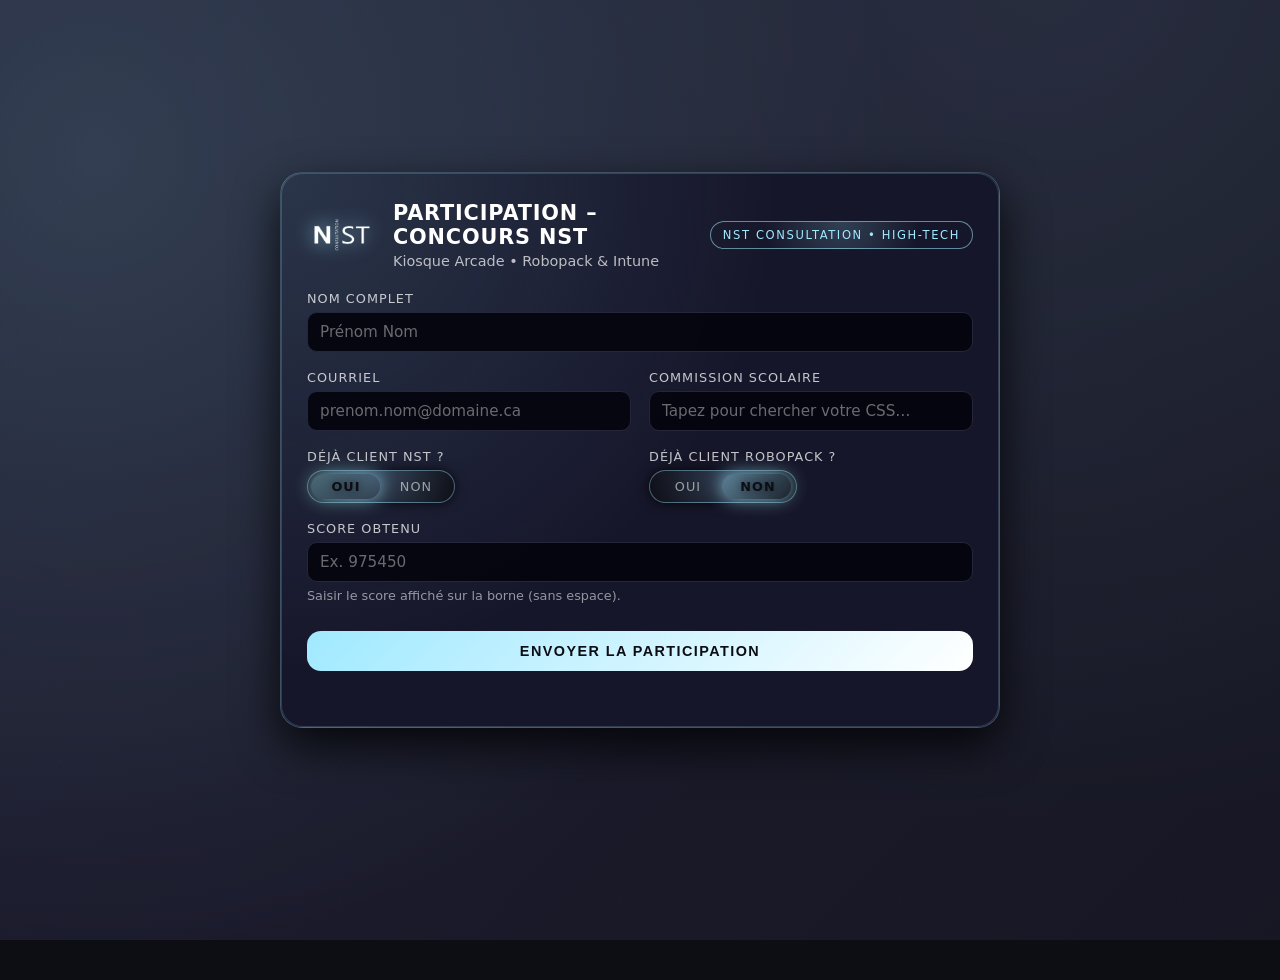
==== index.html @ 3456382d "Fix logo path: move logo to root and update index.html" ====
<!DOCTYPE html>
<html lang="fr">
<head>
  <meta charset="UTF-8" />
  <title>NST Consultation – Formulaire Concours</title>
  <meta name="viewport" content="width=device-width, initial-scale=1.0" />
  <link rel="stylesheet" href="style.css" />
</head>
<body>
  <div class="form-shell">
    <div class="form-header">
      <div class="logo-wrapper">
        <img src="logo-nst.png" alt="NST Consultation" class="logo-nst" />
      </div>
      <div class="form-title-group">
        <h1>Participation – Concours NST</h1>
        <p>Kiosque Arcade • Robopack &amp; Intune</p>
      </div>
      <div class="badge-nst">NST Consultation • High-Tech</div>
    </div>

    <form id="nst-form">
      <div class="form-field">
        <label for="fullName">Nom complet</label>
        <div class="input-shell">
          <input type="text" id="fullName" name="NomComplet" placeholder="Prénom Nom" required />
        </div>
      </div>

      <div class="field-row-2">
        <div class="form-field">
          <label for="email">Courriel</label>
          <div class="input-shell">
            <input type="email" id="email" name="Courriel" placeholder="prenom.nom@domaine.ca" required />
          </div>
        </div>

        <div class="form-field">
          <label for="commission">Commission scolaire</label>
          <div class="input-shell">
            <input
              type="text"
              id="commission"
              name="CommissionScolaire"
              list="css-list"
              placeholder="Tapez pour chercher votre CSS…"
              autocomplete="off"
              required
            />
            <datalist id="css-list">
              <option value="CS Eastern Townships"></option>
              <option value="CSS au Cœur-des-Vallées"></option>
              <option value="CSS de Charlevoix"></option>
              <option value="CSS de Kamouraska-Rivière-du-Loup"></option>
              <option value="CSS de l'Énergie"></option>
              <option value="CSS de l'Or-et-des-Bois"></option>
              <option value="CSS de la Beauce-Etchemin"></option>
              <option value="CSS de la Capitale"></option>
              <option value="CSS de la Côte-du-Sud"></option>
              <option value="CSS De La Jonquière"></option>
              <option value="CSS de la Moyenne-Côte-Nord"></option>
              <option value="CSS de la Riveraine"></option>
              <option value="CSS de la Rivière-du-Nord"></option>
              <option value="CSS de la Vallée-des-Tisserands"></option>
              <option value="CSS de Montréal"></option>
              <option value="CSS de Portneuf"></option>
              <option value="CSS de Rouyn-Noranda"></option>
              <option value="CSS de Saint-Hyacinthe"></option>
              <option value="CSS de Sorel-Tracy"></option>
              <option value="CSS des Affluents"></option>
              <option value="CSS des Appalaches"></option>
              <option value="CSS des Bois-Francs"></option>
              <option value="CSS des Chic-Chocs"></option>
              <option value="CSS des Découvreurs"></option>
              <option value="CSS des Grandes-Seigneuries"></option>
              <option value="CSS des Hautes-Rivières"></option>
              <option value="CSS des Hauts-Bois-de-l'Outaouais"></option>
              <option value="CSS des Sommets"></option>
              <option value="CSS des Premières-Seigneuries"></option>
              <option value="CSS des Rives-du-Saguenay"></option>
              <option value="CSS des Hauts-Cantons"></option>
              <option value="CSS des Îles"></option>
              <option value="CSS des Laurentides"></option>
              <option value="CSS des Mille-Îles"></option>
              <option value="CSS de la Pointe-de-l'Île"></option>
              <option value="CSS des Monts-et-Marées"></option>
              <option value="CSS des Navigateurs"></option>
              <option value="CSS des Patriotes"></option>
              <option value="CSS des Phares"></option>
              <option value="CSS des Portages-de-l'Outaouais"></option>
              <option value="CSS des Samares"></option>
              <option value="CSS des Trois-Lacs"></option>
              <option value="CSS du Fer"></option>
              <option value="CSS du Fleuve-et-des-Lacs"></option>
              <option value="CSS du Lac-Saint-Jean"></option>
              <option value="CSS du Lac-Témiscamingue"></option>
              <option value="CSS du Littoral"></option>
              <option value="CSS du Pays-des-Bleuets"></option>
              <option value="CSS du Val-des-Cerfs"></option>
              <option value="CSS Harricana"></option>
              <option value="CSS Marguerite-Bourgeoys"></option>
              <option value="CSS Marie-Victorin"></option>
              <option value="CSS René-Lévesque"></option>
              <option value="CSS des Hautes-Laurentides"></option>
              <option value="CSS de Laval"></option>
              <option value="Autre"></option>
            </datalist>
          </div>
        </div>
      </div>

      <div class="field-row-2">
        <div class="form-field">
          <label>Déjà client NST ?</label>
          <div class="radio-group">
            <div class="toggle-pill" data-toggle="client-nst" data-value="oui">
              <label class="toggle-option is-active" data-value="oui">
                <input type="radio" name="DejaClientNST" value="Oui" checked />
                Oui
              </label>
              <label class="toggle-option" data-value="non">
                <input type="radio" name="DejaClientNST" value="Non" />
                Non
              </label>
            </div>
          </div>
        </div>

        <div class="form-field">
          <label>Déjà client RoboPack ?</label>
          <div class="radio-group">
            <div class="toggle-pill" data-toggle="client-robo" data-value="non">
              <label class="toggle-option" data-value="oui">
                <input type="radio" name="DejaClientRoboPack" value="Oui" />
                Oui
              </label>
              <label class="toggle-option is-active" data-value="non">
                <input type="radio" name="DejaClientRoboPack" value="Non" checked />
                Non
              </label>
            </div>
          </div>
        </div>
      </div>

      <div class="form-field">
        <label for="score">Score obtenu</label>
        <div class="input-shell">
          <input type="number" id="score" name="ScoreObtenu" min="0" step="1" placeholder="Ex. 975450" required />
        </div>
        <p class="help-text">Saisir le score affiché sur la borne (sans espace).</p>
      </div>

      <input type="hidden" name="SourceFormulaire" value="Kiosque Arcade" />

      <div class="form-footer">
        <button type="submit" class="submit-btn">Envoyer la participation</button>
        <div class="status-message" id="statusMessage"></div>
      </div>
    </form>
  </div>

  <!-- Animation de succès -->
  <div id="successToast" class="success-toast">
    <div class="success-icon">
      <span class="checkmark-stem"></span>
      <span class="checkmark-kick"></span>
    </div>
    <div class="success-text">Score enregistré !</div>
  </div>

  <script src="script.js"></script>
</body>
</html>
---- style.css ----
:root {
  --bg-main: #0D0D14;
  --card-bg: #16162A;
  --text-main: #FFFFFF;
  --accent: #A0E9FF;
  --accent-soft: rgba(160, 233, 255, 0.4);
  --danger: #FF4B81;
  --border-subtle: #26263A;
  --radius-lg: 14px;
  --radius-md: 10px;
  --transition-fast: 0.18s ease-out;
  --shadow-soft: 0 18px 45px rgba(0, 0, 0, 0.8);
  --shadow-accent: 0 0 24px rgba(160, 233, 255, 0.55);
  --font-main: system-ui, -apple-system, BlinkMacSystemFont, "Segoe UI", sans-serif;
}

* {
  box-sizing: border-box;
  margin: 0;
  padding: 0;
}

body {
  min-height: 100vh;
  font-family: var(--font-main);
  background-color: var(--bg-main);
  color: var(--text-main);
  display: flex;
  align-items: center;
  justify-content: center;
  padding: 32px 16px;
  position: relative;
  overflow: hidden;
}

/* Fond plexus / réseau haute technologie */
body::before {
  content: "";
  position: absolute;
  inset: -40px;
  background:
    radial-gradient(circle at 10% 20%, rgba(160, 233, 255, 0.18) 0, transparent 55%),
    radial-gradient(circle at 80% 0, rgba(160, 233, 255, 0.1) 0, transparent 60%),
    linear-gradient(135deg, rgba(22, 22, 42, 0.9), rgba(13, 13, 20, 0.9));
  mix-blend-mode: screen;
  opacity: 0.9;
  pointer-events: none;
  z-index: -2;
}

body::after {
  content: "";
  position: absolute;
  inset: -80px;
  background-image:
    linear-gradient(120deg, rgba(160, 233, 255, 0.14) 1px, transparent 1px),
    linear-gradient(210deg, rgba(160, 233, 255, 0.1) 1px, transparent 1px);
  background-size: 140px 140px;
  opacity: 0.18;
  mix-blend-mode: screen;
  z-index: -1;
}

.form-shell {
  width: 100%;
  max-width: 720px;
  background: radial-gradient(circle at top left, rgba(160, 233, 255, 0.15), transparent 55%) var(--card-bg);
  border-radius: 22px;
  border: 1px solid rgba(160, 233, 255, 0.28);
  box-shadow: var(--shadow-soft);
  padding: 28px 26px 26px;
  backdrop-filter: blur(12px);
  position: relative;
  overflow: hidden;
}

.form-shell::before {
  content: "";
  position: absolute;
  inset: 0;
  border-radius: inherit;
  border: 1px solid rgba(160, 233, 255, 0.18);
  pointer-events: none;
  mix-blend-mode: screen;
}

.form-header {
  margin-bottom: 22px;
  display: grid;
  grid-template-columns: auto 1fr auto;
  gap: 16px;
  align-items: center;
}

.logo-wrapper {
  display: flex;
  align-items: center;
  justify-content: center;
}

.logo-nst {
  height: 42px;
  width: auto;
  /* Rend le logo blanc pur, puis applique une légère teinte cyan + glow */
  filter:
    brightness(0) invert(1)
    drop-shadow(0 0 10px rgba(160, 233, 255, 0.8));
}

.form-title-group h1 {
  font-size: 1.3rem;
  letter-spacing: 0.04em;
  text-transform: uppercase;
}

.form-title-group p {
  margin-top: 4px;
  font-size: 0.9rem;
  color: rgba(255, 255, 255, 0.7);
}

.badge-nst {
  padding: 6px 12px;
  border-radius: 999px;
  border: 1px solid rgba(160, 233, 255, 0.55);
  font-size: 0.72rem;
  text-transform: uppercase;
  letter-spacing: 0.14em;
  color: var(--accent);
  background: radial-gradient(circle at top, rgba(160, 233, 255, 0.2), transparent 60%);
  white-space: nowrap;
}

form {
  display: grid;
  gap: 18px;
}

.field-row-2 {
  display: grid;
  grid-template-columns: repeat(2, minmax(0, 1fr));
  gap: 18px;
}

.form-field {
  display: flex;
  flex-direction: column;
  gap: 6px;
}

label {
  font-size: 0.8rem;
  letter-spacing: 0.08em;
  text-transform: uppercase;
  color: rgba(255, 255, 255, 0.75);
}

.input-shell {
  position: relative;
  border-radius: var(--radius-md);
  border: 1px solid var(--border-subtle);
  background: rgba(6, 6, 16, 0.98);
  padding: 10px 12px;
  display: flex;
  align-items: center;
  transition:
    border-color var(--transition-fast),
    box-shadow var(--transition-fast),
    background var(--transition-fast),
    transform var(--transition-fast);
}

.input-shell:focus-within {
  border-color: var(--accent);
  box-shadow: var(--shadow-accent);
  background: #070713;
  transform: translateY(-1px);
}

.input-shell input,
.input-shell select {
  width: 100%;
  border: none;
  outline: none;
  background: transparent;
  color: var(--text-main);
  font-size: 0.95rem;
  font-family: inherit;
}

/* Supprimer les flèches du champ numérique (score) pour un look plus propre */
input[type="number"]::-webkit-outer-spin-button,
input[type="number"]::-webkit-inner-spin-button {
  -webkit-appearance: none;
  margin: 0;
}

input[type="number"] {
  -moz-appearance: textfield;
}

.input-shell input::placeholder {
  color: rgba(255, 255, 255, 0.4);
}

select {
  appearance: none;
  -webkit-appearance: none;
  color: var(--text-main);
  background-color: #16162A;
}

option {
  background-color: #16162A;
  color: var(--text-main);
}

/* En-têtes de région dans la liste déroulante, style type \"bouton\" */
option.region-label {
  font-weight: 600;
  color: var(--bg-main);
  background: linear-gradient(135deg, var(--accent), #ffffff);
}

.input-shell::after {
  content: "";
  position: absolute;
  right: 12px;
  top: 50%;
  transform: translateY(-50%);
  width: 12px;
  height: 12px;
  border-radius: 50%;
  border: 2px solid rgba(160, 233, 255, 0.7);
  opacity: 0;
  transition: opacity var(--transition-fast);
}

.input-shell:focus-within::after {
  opacity: 1;
}

.radio-group {
  display: flex;
  flex-wrap: wrap;
  gap: 10px;
}

.toggle-pill {
  position: relative;
  display: inline-flex;
  align-items: center;
  border-radius: 999px;
  padding: 3px;
  background: radial-gradient(circle at top, rgba(160, 233, 255, 0.18), rgba(13, 13, 20, 0.9));
  border: 1px solid rgba(160, 233, 255, 0.4);
  box-shadow: 0 0 12px rgba(0, 0, 0, 0.8);
}

.toggle-option {
  position: relative;
  display: inline-flex;
  align-items: center;
  justify-content: center;
  min-width: 70px;
  padding: 5px 12px;
  border-radius: 999px;
  font-size: 0.8rem;
  text-transform: uppercase;
  letter-spacing: 0.08em;
  color: rgba(255, 255, 255, 0.7);
  cursor: pointer;
  transition: color var(--transition-fast), transform var(--transition-fast), opacity var(--transition-fast);
  z-index: 1;
}

.toggle-option input {
  position: absolute;
  opacity: 0;
  pointer-events: none;
}

.toggle-pill::before {
  content: "";
  position: absolute;
  top: 3px;
  bottom: 3px;
  left: 3px;
  width: calc(50% - 4px);
  border-radius: 999px;
  background: linear-gradient(135deg, rgba(160, 233, 255, 0.4), rgba(160, 233, 255, 0.08));
  box-shadow: 0 0 18px rgba(160, 233, 255, 0.8);
  transform: translateX(0);
  transition: transform var(--transition-fast);
  z-index: 0;
}

.toggle-pill[data-value="non"]::before {
  transform: translateX(100%);
}

.toggle-option.is-active {
  color: var(--bg-main);
  font-weight: 600;
  text-shadow: 0 0 10px rgba(0, 0, 0, 0.6);
}

.toggle-option:not(.is-active) {
  opacity: 0.8;
}

.help-text {
  font-size: 0.8rem;
  color: rgba(255, 255, 255, 0.55);
}

.form-footer {
  margin-top: 10px;
  display: flex;
  flex-direction: column;
  gap: 10px;
}

.submit-btn {
  border: none;
  outline: none;
  cursor: pointer;
  border-radius: var(--radius-lg);
  padding: 12px 20px;
  font-size: 0.9rem;
  font-weight: 600;
  letter-spacing: 0.1em;
  text-transform: uppercase;
  color: var(--bg-main);
  background: linear-gradient(135deg, var(--accent), #ffffff);
  box-shadow: 0 0 0 rgba(160, 233, 255, 0.4);
  transition:
    box-shadow var(--transition-fast),
    transform var(--transition-fast),
    filter var(--transition-fast);
  width: 100%;
}

.submit-btn:hover {
  box-shadow: 0 0 28px rgba(160, 233, 255, 0.85);
  transform: translateY(-1px);
  filter: brightness(1.05);
}

.submit-btn:active {
  transform: translateY(0);
  box-shadow: 0 0 14px rgba(160, 233, 255, 0.6);
}

.status-message {
  min-height: 20px;
  font-size: 0.8rem;
}

.status-message.success {
  color: var(--accent);
}

.status-message.error {
  color: var(--danger);
}

/* Toast / animation de succès */
.success-toast {
  position: fixed;
  left: 50%;
  top: 18%;
  transform: translate(-50%, -50%) scale(0.8);
  padding: 14px 20px;
  border-radius: 999px;
  background: radial-gradient(circle at top, rgba(27, 255, 138, 0.25), rgba(13, 13, 20, 0.95));
  border: 1px solid rgba(27, 255, 138, 0.7);
  display: flex;
  align-items: center;
  gap: 10px;
  opacity: 0;
  pointer-events: none;
  box-shadow: 0 0 24px rgba(27, 255, 138, 0.8);
  transition:
    opacity 0.22s ease-out,
    transform 0.22s ease-out;
  z-index: 20;
}

.success-toast.is-visible {
  opacity: 1;
  transform: translate(-50%, -50%) scale(1);
}

.success-icon {
  width: 22px;
  height: 22px;
  border-radius: 50%;
  border: 2px solid #1bff8a;
  position: relative;
  display: flex;
  align-items: center;
  justify-content: center;
}

.checkmark-stem,
.checkmark-kick {
  position: absolute;
  background: #1bff8a;
  border-radius: 999px;
  transform-origin: left center;
}

.checkmark-stem {
  width: 3px;
  height: 9px;
  transform: rotate(45deg) translate(1px, 1px) scaleY(0);
  animation: stem-grow 0.26s ease-out forwards;
}

.checkmark-kick {
  width: 6px;
  height: 3px;
  transform: rotate(-45deg) translate(2px, 5px) scaleX(0);
  animation: kick-grow 0.22s ease-out 0.18s forwards;
}

@keyframes stem-grow {
  to {
    transform: rotate(45deg) translate(1px, 1px) scaleY(1);
  }
}

@keyframes kick-grow {
  to {
    transform: rotate(-45deg) translate(2px, 5px) scaleX(1);
  }
}

.success-text {
  font-size: 0.9rem;
  font-weight: 600;
  letter-spacing: 0.08em;
  text-transform: uppercase;
  color: #c7ffe6;
}

@media (max-width: 640px) {
  .form-shell {
    padding: 22px 18px 20px;
  }

  .form-header {
    grid-template-columns: 1fr auto;
    grid-template-rows: auto auto;
    row-gap: 10px;
  }

  .logo-wrapper {
    grid-column: 1 / span 2;
    justify-content: flex-start;
  }

  .field-row-2 {
    grid-template-columns: 1fr;
  }
}
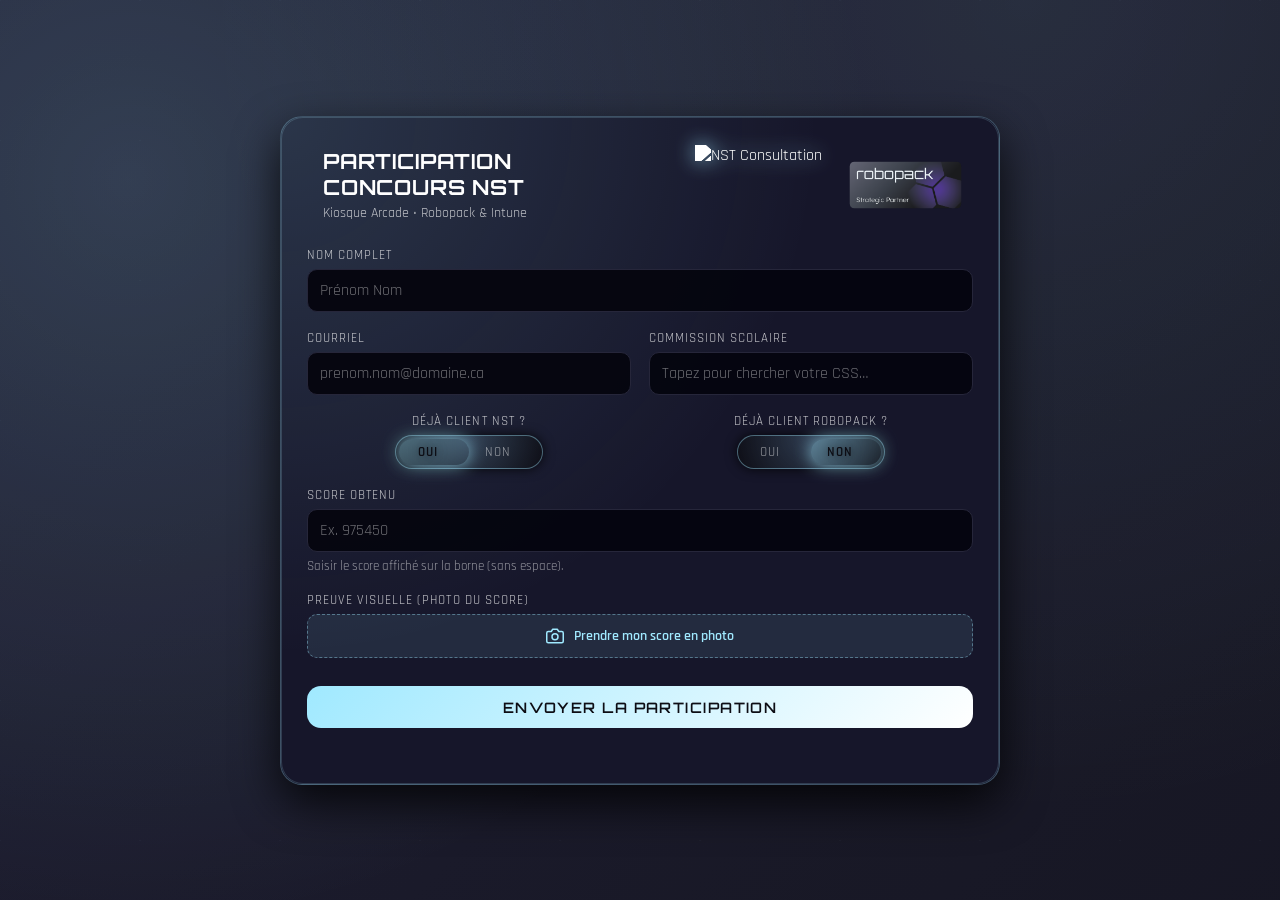
==== commit dd6404f2: "Add files via upload" ====
--- a/index.html
+++ b/index.html
@@ -4,26 +4,41 @@
   <meta charset="UTF-8" />
   <title>NST Consultation – Formulaire Concours</title>
   <meta name="viewport" content="width=device-width, initial-scale=1.0" />
+  <link rel="preconnect" href="https://fonts.googleapis.com">
+  <link rel="preconnect" href="https://fonts.gstatic.com" crossorigin>
+  <link href="https://fonts.googleapis.com/css2?family=Orbitron:wght@600;700&family=Rajdhani:wght@400;500;600;700&display=swap" rel="stylesheet">
   <link rel="stylesheet" href="style.css" />
 </head>
+
 <body>
   <div class="form-shell">
     <div class="form-header">
       <div class="logo-wrapper">
-        <img src="logo-nst.png" alt="NST Consultation" class="logo-nst" />
-      </div>
+      </div>
+
+
+
       <div class="form-title-group">
-        <h1>Participation – Concours NST</h1>
+        <h1>Participation<br />Concours NST</h1>
         <p>Kiosque Arcade • Robopack &amp; Intune</p>
       </div>
-      <div class="badge-nst">NST Consultation • High-Tech</div>
+
+
+      <div class="header-right">
+        <!-- <div class="badge-nst">NST Consultation • High-Tech</div> -->
+        <img src="images/logo-nst.png" alt="NST Consultation" class="logo-nst" />
+        <img src="images/logo-robopack.png" alt="RoboPack" class="logo-robopack" />
+      </div>
+
+
     </div>
+
 
     <form id="nst-form">
       <div class="form-field">
         <label for="fullName">Nom complet</label>
         <div class="input-shell">
-          <input type="text" id="fullName" name="NomComplet" placeholder="Prénom Nom" required />
+          <input type="text" id="fullName" name="NomComplet" autocomplete="name" placeholder="Prénom Nom" required />
         </div>
       </div>
 
@@ -31,7 +46,7 @@
         <div class="form-field">
           <label for="email">Courriel</label>
           <div class="input-shell">
-            <input type="email" id="email" name="Courriel" placeholder="prenom.nom@domaine.ca" required />
+            <input type="email" id="email" name="Courriel" autocomplete="email" placeholder="prenom.nom@domaine.ca" required />
           </div>
         </div>
 
@@ -151,6 +166,22 @@
         <p class="help-text">Saisir le score affiché sur la borne (sans espace).</p>
       </div>
 
+      <div class="form-field">
+        <label>Preuve visuelle (Photo du score)</label>
+        <input type="file" id="scorePhoto" accept="image/*" capture="environment" hidden />
+        <button type="button" class="photo-btn" id="photoButton">
+          <svg width="24" height="24" viewBox="0 0 24 24" fill="none" stroke="currentColor" stroke-width="2" stroke-linecap="round" stroke-linejoin="round">
+            <path d="M23 19a2 2 0 0 1-2 2H3a2 2 0 0 1-2-2V8a2 2 0 0 1 2-2h4l2-3h6l2 3h4a2 2 0 0 1 2 2z"></path>
+            <circle cx="12" cy="13" r="4"></circle>
+          </svg>
+          Prendre mon score en photo
+        </button>
+        <div class="photo-preview-container" id="photoPreviewContainer" style="display: none;">
+          <img id="photoPreview" src="" alt="Aperçu du score" />
+          <button type="button" class="photo-remove-btn" id="photoRemoveBtn">&times;</button>
+        </div>
+      </div>
+
       <input type="hidden" name="SourceFormulaire" value="Kiosque Arcade" />
 
       <div class="form-footer">
--- a/style.css
+++ b/style.css
@@ -11,13 +11,20 @@
   --transition-fast: 0.18s ease-out;
   --shadow-soft: 0 18px 45px rgba(0, 0, 0, 0.8);
   --shadow-accent: 0 0 24px rgba(160, 233, 255, 0.55);
-  --font-main: system-ui, -apple-system, BlinkMacSystemFont, "Segoe UI", sans-serif;
-}
+  --font-main: "Rajdhani", system-ui, -apple-system, BlinkMacSystemFont, "Segoe UI", sans-serif;
+  --font-heading: "Orbitron", sans-serif;
+}
+
 
 * {
   box-sizing: border-box;
   margin: 0;
   padding: 0;
+}
+
+html, body {
+  max-width: 100vw;
+  overflow-x: hidden;
 }
 
 body {
@@ -30,14 +37,14 @@
   justify-content: center;
   padding: 32px 16px;
   position: relative;
-  overflow: hidden;
+  overflow-y: auto;
 }
 
 /* Fond plexus / réseau haute technologie */
 body::before {
   content: "";
   position: absolute;
-  inset: -40px;
+  inset: 0;
   background:
     radial-gradient(circle at 10% 20%, rgba(160, 233, 255, 0.18) 0, transparent 55%),
     radial-gradient(circle at 80% 0, rgba(160, 233, 255, 0.1) 0, transparent 60%),
@@ -51,7 +58,7 @@
 body::after {
   content: "";
   position: absolute;
-  inset: -80px;
+  inset: 0;
   background-image:
     linear-gradient(120deg, rgba(160, 233, 255, 0.14) 1px, transparent 1px),
     linear-gradient(210deg, rgba(160, 233, 255, 0.1) 1px, transparent 1px);
@@ -84,6 +91,8 @@
   mix-blend-mode: screen;
 }
 
+
+
 .form-header {
   margin-bottom: 22px;
   display: grid;
@@ -94,20 +103,43 @@
 
 .logo-wrapper {
   display: flex;
+  flex-direction: column;
   align-items: center;
   justify-content: center;
-}
+  gap: 10px;
+}
+
 
 .logo-nst {
-  height: 42px;
+  height: 80px; /* Encore plus grand */
   width: auto;
-  /* Rend le logo blanc pur, puis applique une légère teinte cyan + glow */
-  filter:
+  filter: 
     brightness(0) invert(1)
     drop-shadow(0 0 10px rgba(160, 233, 255, 0.8));
 }
 
+.logo-robopack {
+  height: 70px; /* Encore plus grand */
+  width: auto;
+}
+
+
+
+.header-right {
+  display: flex;
+  flex-direction: row;
+  align-items: center;
+  justify-content: flex-end;
+  gap: 16px;
+}
+
+
+
+
+
+
 .form-title-group h1 {
+  font-family: var(--font-heading);
   font-size: 1.3rem;
   letter-spacing: 0.04em;
   text-transform: uppercase;
@@ -120,6 +152,7 @@
 }
 
 .badge-nst {
+  font-family: var(--font-heading);
   padding: 6px 12px;
   border-radius: 999px;
   border: 1px solid rgba(160, 233, 255, 0.55);
@@ -177,6 +210,18 @@
   transform: translateY(-1px);
 }
 
+/* Validation visuelle dynamique (s'active quand on commence à écrire) */
+.input-shell:has(input:not(:placeholder-shown):valid) {
+  border-color: #1bff8a; /* Vert succès */
+  box-shadow: 0 0 14px rgba(27, 255, 138, 0.35);
+}
+
+.input-shell:has(input:not(:placeholder-shown):invalid) {
+  border-color: var(--danger); /* Rouge erreur */
+  box-shadow: 0 0 14px rgba(255, 75, 129, 0.35);
+}
+
+
 .input-shell input,
 .input-shell select {
   width: 100%;
@@ -184,9 +229,26 @@
   outline: none;
   background: transparent;
   color: var(--text-main);
-  font-size: 0.95rem;
+  font-size: 1rem; /* Un peu plus grand pour mobile (évite le zoom auto sur iPhone) */
   font-family: inherit;
 }
+
+/* Correction pour le fond blanc de l'autocomplétion (Autofill) des navigateurs */
+input:-webkit-autofill,
+input:-webkit-autofill:hover, 
+input:-webkit-autofill:focus, 
+input:-webkit-autofill:active {
+  -webkit-box-shadow: 0 0 0 30px #070713 inset !important;
+  -webkit-text-fill-color: var(--text-main) !important;
+  transition: background-color 5000s ease-in-out 0s;
+}
+
+
+/* Cache le triangle du datalist */
+input::-webkit-calendar-picker-indicator {
+  display: none !important;
+}
+
 
 /* Supprimer les flèches du champ numérique (score) pour un look plus propre */
 input[type="number"]::-webkit-outer-spin-button,
@@ -197,7 +259,9 @@
 
 input[type="number"] {
   -moz-appearance: textfield;
-}
+  appearance: textfield;
+}
+
 
 .input-shell input::placeholder {
   color: rgba(255, 255, 255, 0.4);
@@ -240,11 +304,24 @@
   opacity: 1;
 }
 
+.form-field:has(.radio-group) {
+  align-items: center;
+}
+
+.form-field:has(.radio-group) label {
+  padding-left: 0; /* Alignement centré pur */
+}
+
 .radio-group {
   display: flex;
   flex-wrap: wrap;
   gap: 10px;
-}
+  justify-content: center;
+  padding-left: 0; /* Alignement centré pur */
+}
+
+
+
 
 .toggle-pill {
   position: relative;
@@ -263,6 +340,7 @@
   align-items: center;
   justify-content: center;
   min-width: 70px;
+  width: 50%; /* S'assure que Oui et Non sont parfaitement égaux en largeur */
   padding: 5px 12px;
   border-radius: 999px;
   font-size: 0.8rem;
@@ -280,13 +358,20 @@
   pointer-events: none;
 }
 
+/* Indicateur visuel pour la navigation au clavier (Accessibilité) */
+.toggle-option:has(input:focus-visible) {
+  outline: 2px solid var(--accent);
+  outline-offset: 4px;
+}
+
+
 .toggle-pill::before {
   content: "";
   position: absolute;
   top: 3px;
   bottom: 3px;
   left: 3px;
-  width: calc(50% - 4px);
+  width: calc(50% - 3px); /* Exactement la moitié moins le padding */
   border-radius: 999px;
   background: linear-gradient(135deg, rgba(160, 233, 255, 0.4), rgba(160, 233, 255, 0.08));
   box-shadow: 0 0 18px rgba(160, 233, 255, 0.8);
@@ -322,6 +407,7 @@
 }
 
 .submit-btn {
+  font-family: var(--font-heading);
   border: none;
   outline: none;
   cursor: pointer;
@@ -331,6 +417,7 @@
   font-weight: 600;
   letter-spacing: 0.1em;
   text-transform: uppercase;
+
   color: var(--bg-main);
   background: linear-gradient(135deg, var(--accent), #ffffff);
   box-shadow: 0 0 0 rgba(160, 233, 255, 0.4);
@@ -445,24 +532,161 @@
   color: #c7ffe6;
 }
 
+/* --- COMPOSANT PHOTO --- */
+.photo-btn {
+  display: flex;
+  align-items: center;
+  justify-content: center;
+  gap: 10px;
+  width: 100%;
+  padding: 12px;
+  border-radius: var(--radius-md);
+  background: rgba(160, 233, 255, 0.1);
+  border: 1px dashed rgba(160, 233, 255, 0.4);
+  color: var(--accent);
+  font-family: inherit;
+  font-size: 0.9rem;
+  font-weight: 600;
+  cursor: pointer;
+  transition: all var(--transition-fast);
+}
+
+.photo-btn:hover, .photo-btn:focus-visible {
+  background: rgba(160, 233, 255, 0.2);
+  border-color: var(--accent);
+  transform: translateY(-1px);
+}
+
+.photo-btn svg {
+  width: 18px;
+  height: 18px;
+}
+
+.photo-btn.is-processing {
+  opacity: 0.6;
+  pointer-events: none;
+  cursor: default;
+}
+
+.photo-preview-container {
+  position: relative;
+  margin-top: 6px;
+  width: 100%;
+  border-radius: var(--radius-md);
+  overflow: hidden;
+  border: 1px solid var(--border-subtle);
+  background: #000;
+  box-shadow: 0 4px 12px rgba(0,0,0,0.5);
+}
+
+.photo-preview-container img {
+  width: 100%;
+  height: auto;
+  display: block;
+}
+
+.photo-remove-btn {
+  position: absolute;
+  top: 8px;
+  right: 8px;
+  background: rgba(0, 0, 0, 0.7);
+  color: #fff;
+  border: 1px solid rgba(255,255,255,0.2);
+  border-radius: 50%;
+  width: 28px;
+  height: 28px;
+  font-size: 1.2rem;
+  display: flex;
+  align-items: center;
+  justify-content: center;
+  cursor: pointer;
+  backdrop-filter: blur(4px);
+  transition: all 0.2s;
+  padding-bottom: 2px; /* Centrage optique */
+}
+
+.photo-remove-btn:hover {
+  background: var(--danger);
+  border-color: var(--danger);
+}
+
+.submit-btn:disabled {
+  opacity: 0.4;
+  cursor: not-allowed;
+  filter: grayscale(1);
+  box-shadow: none !important;
+  transform: translateY(0) !important;
+}
+
+@keyframes shake {
+  0%, 100% { transform: translateX(0); }
+  25% { transform: translateX(-6px); border-color: var(--danger); color: var(--danger); background: rgba(255, 75, 129, 0.1); }
+  75% { transform: translateX(6px); border-color: var(--danger); color: var(--danger); background: rgba(255, 75, 129, 0.1); }
+}
+
+.error-shake {
+  animation: shake 0.35s ease-in-out;
+}
+
 @media (max-width: 640px) {
+  body {
+    padding: 16px 12px;
+    align-items: flex-start;
+  }
+
   .form-shell {
-    padding: 22px 18px 20px;
+    padding: 20px 16px 18px;
+    border-radius: 18px;
   }
 
   .form-header {
-    grid-template-columns: 1fr auto;
-    grid-template-rows: auto auto;
-    row-gap: 10px;
+    grid-template-columns: 1fr;
+    grid-template-rows: auto auto auto;
+    text-align: center;
+    gap: 12px;
   }
 
   .logo-wrapper {
-    grid-column: 1 / span 2;
-    justify-content: flex-start;
-  }
+    grid-column: 1;
+    justify-content: center;
+    gap: 10px;
+  }
+
+  .form-title-group h1 {
+    font-size: 1.15rem;
+  }
+
+  .badge-nst {
+    justify-self: center;
+    font-size: 0.65rem;
+  }
+
+  .radio-group, .form-field:has(.radio-group) label {
+    padding-left: 0; /* Reset du décalage sur mobile pour un centrage net */
+  }
+
+
+
 
   .field-row-2 {
     grid-template-columns: 1fr;
-  }
-}
-
+    gap: 14px;
+  }
+
+  .submit-btn {
+    padding: 14px 20px;
+    font-size: 0.85rem;
+  }
+}
+
+@media (max-width: 380px) {
+  .logo-nst, .logo-robopack {
+    height: 32px;
+  }
+  
+  .form-title-group h1 {
+    font-size: 1rem;
+  }
+}
+
+
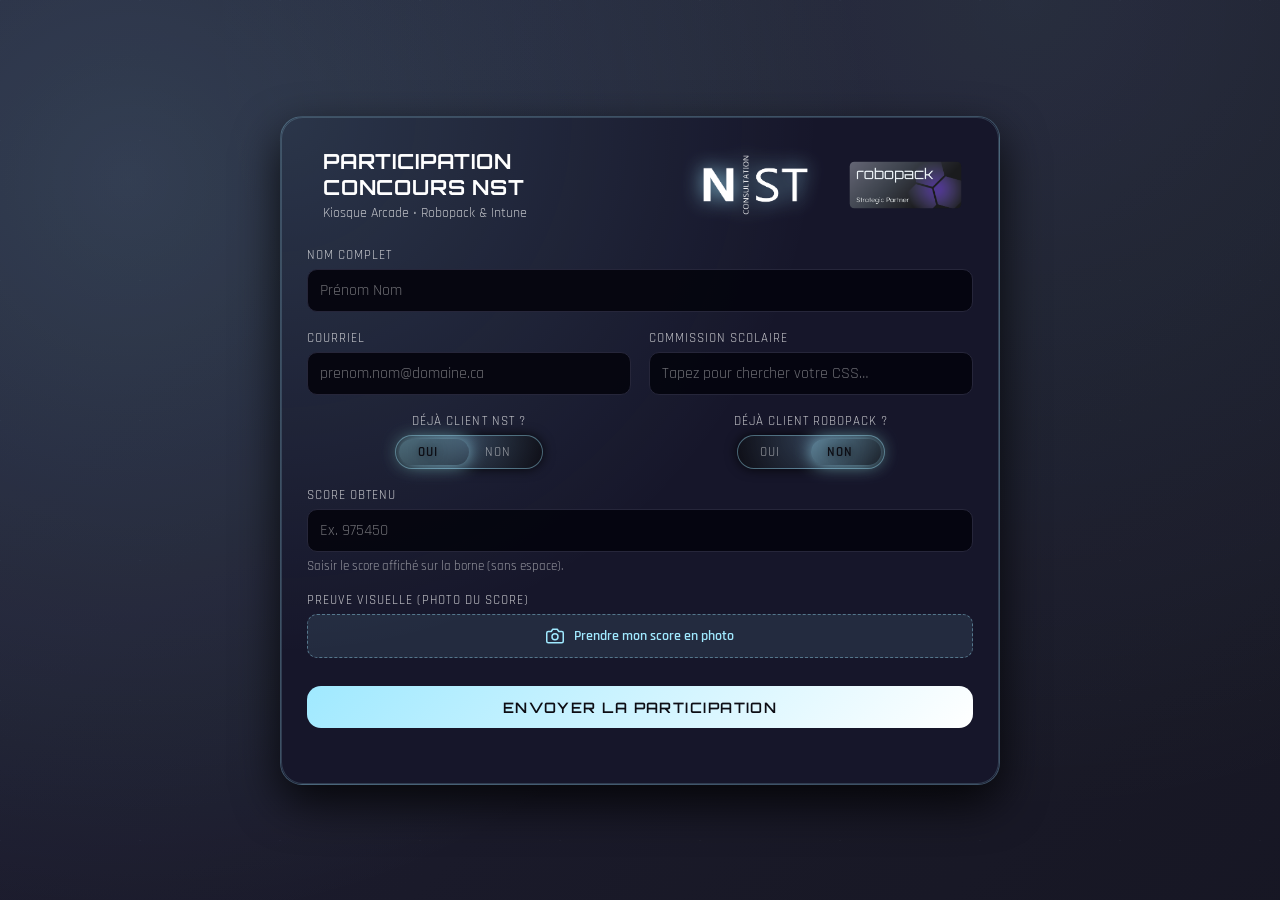
==== commit 583b858a: "feat: implement new form structure and styling for NST Consultation competition" ====
--- a/index.html
+++ b/index.html
@@ -26,8 +26,8 @@
 
       <div class="header-right">
         <!-- <div class="badge-nst">NST Consultation • High-Tech</div> -->
-        <img src="images/logo-nst.png" alt="NST Consultation" class="logo-nst" />
-        <img src="images/logo-robopack.png" alt="RoboPack" class="logo-robopack" />
+        <img src="logo-nst.png" alt="NST Consultation" class="logo-nst" />
+        <img src="logo-robopack.png" alt="RoboPack" class="logo-robopack" />
       </div>
 
 
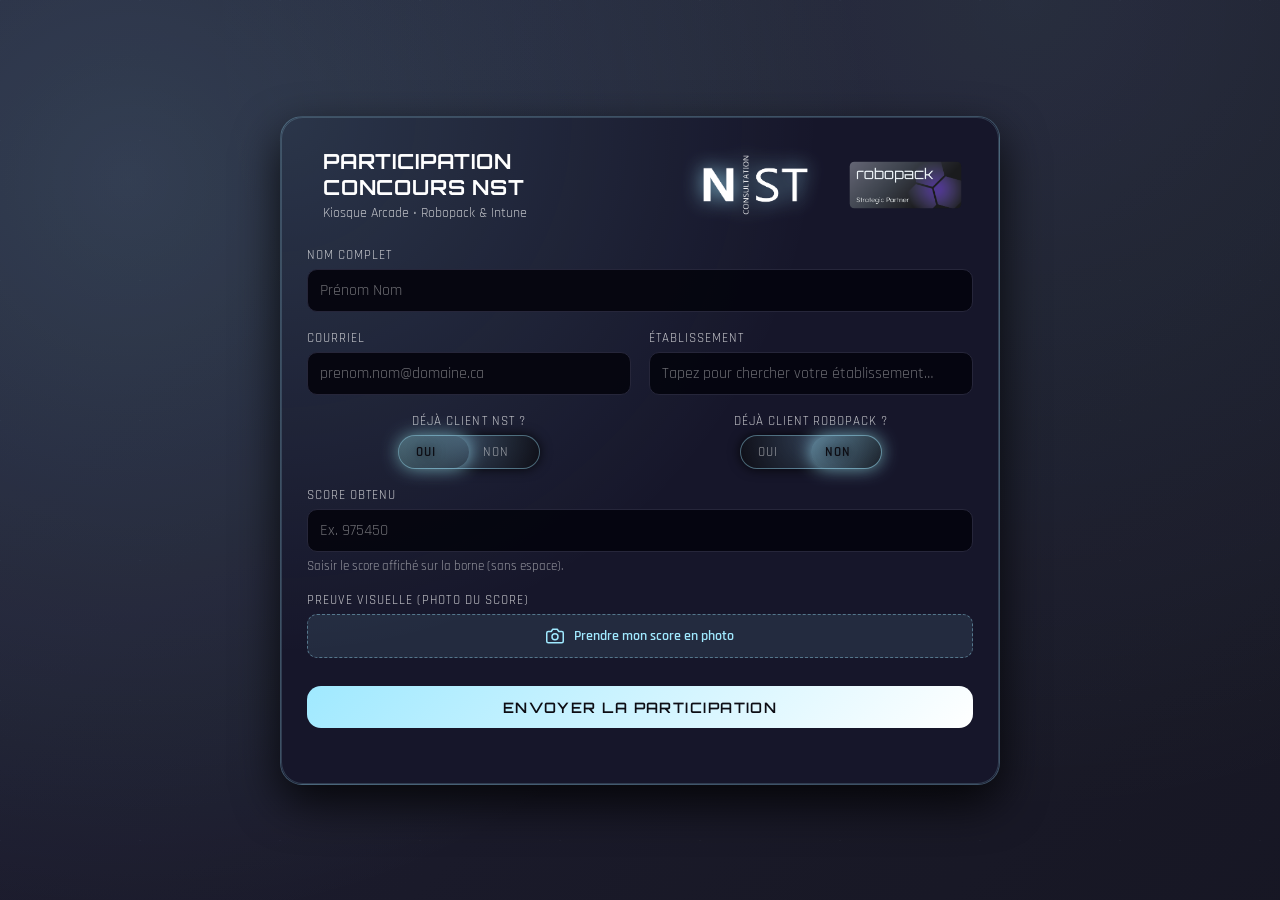
==== commit 76d329f0: "Mise a jour CEGEP et Etablissement" ====
--- a/index.html
+++ b/index.html
@@ -51,18 +51,18 @@
         </div>
 
         <div class="form-field">
-          <label for="commission">Commission scolaire</label>
+          <label for="etablissement">Établissement</label>
           <div class="input-shell">
             <input
               type="text"
-              id="commission"
-              name="CommissionScolaire"
-              list="css-list"
-              placeholder="Tapez pour chercher votre CSS…"
+              id="etablissement"
+              name="Etablissement"
+              list="etablissement-list"
+              placeholder="Tapez pour chercher votre établissement…"
               autocomplete="off"
               required
             />
-            <datalist id="css-list">
+            <datalist id="etablissement-list">
               <option value="CS Eastern Townships"></option>
               <option value="CSS au Cœur-des-Vallées"></option>
               <option value="CSS de Charlevoix"></option>
@@ -118,6 +118,57 @@
               <option value="CSS René-Lévesque"></option>
               <option value="CSS des Hautes-Laurentides"></option>
               <option value="CSS de Laval"></option>
+              <option value="Cegep à distance"></option>
+              <option value="Cegep André-Laurendeau"></option>
+              <option value="Cegep Beauce-Appalaches"></option>
+              <option value="Cegep Champlain - Lennoxville"></option>
+              <option value="Cegep Champlain - Saint-Lambert"></option>
+              <option value="Cegep Champlain - Saint-Lawrence"></option>
+              <option value="Cegep de Baie-Comeau"></option>
+              <option value="Cegep de Chicoutimi"></option>
+              <option value="Cegep de Drummondville"></option>
+              <option value="Cegep de Granby"></option>
+              <option value="Cegep de Jonquière"></option>
+              <option value="Cegep de l'Abitibi-Témiscamingue"></option>
+              <option value="Cegep de l'Outaouais"></option>
+              <option value="Cegep de la Gaspésie et des Îles"></option>
+              <option value="Cegep de La Pocatière"></option>
+              <option value="Cegep de Lévis"></option>
+              <option value="Cegep de Matane"></option>
+              <option value="Cegep de Rimouski"></option>
+              <option value="Cegep de Rivière-du-Loup"></option>
+              <option value="Cegep de Saint-Félicien"></option>
+              <option value="Cegep de Saint-Hyacinthe"></option>
+              <option value="Cegep de Saint-Jean-sur-Richelieu"></option>
+              <option value="Cegep de Saint-Jérôme"></option>
+              <option value="Cegep de Saint-Laurent"></option>
+              <option value="Cegep de Sainte-Foy"></option>
+              <option value="Cegep de Sept-Îles"></option>
+              <option value="Cegep de Shawinigan"></option>
+              <option value="Cegep de Sherbrooke"></option>
+              <option value="Cegep de Sorel-Tracy"></option>
+              <option value="Cegep de Thetford"></option>
+              <option value="Cegep de Trois-Rivières"></option>
+              <option value="Cegep de Valleyfield"></option>
+              <option value="Cegep de Victoriaville"></option>
+              <option value="Cegep du Vieux Montréal"></option>
+              <option value="Cegep Édouard-Montpetit"></option>
+              <option value="Cegep Garneau"></option>
+              <option value="Cegep Gérald-Godin"></option>
+              <option value="Cegep Limoilou"></option>
+              <option value="Cegep Lionel-Groulx"></option>
+              <option value="Cegep Marie-Victorin"></option>
+              <option value="Cegep Montmorency"></option>
+              <option value="Cegep régional de Lanaudière"></option>
+              <option value="Collège Ahuntsic"></option>
+              <option value="Collège d'Alma"></option>
+              <option value="Collège de Bois-de-Boulogne"></option>
+              <option value="Collège de Maisonneuve"></option>
+              <option value="Collège de Rosemont"></option>
+              <option value="Dawson College"></option>
+              <option value="Heritage College"></option>
+              <option value="John Abbott College"></option>
+              <option value="Vanier College"></option>
               <option value="Autre"></option>
             </datalist>
           </div>
--- a/style.css
+++ b/style.css
@@ -328,7 +328,7 @@
   display: inline-flex;
   align-items: center;
   border-radius: 999px;
-  padding: 3px;
+  padding: 0;
   background: radial-gradient(circle at top, rgba(160, 233, 255, 0.18), rgba(13, 13, 20, 0.9));
   border: 1px solid rgba(160, 233, 255, 0.4);
   box-shadow: 0 0 12px rgba(0, 0, 0, 0.8);
@@ -341,7 +341,7 @@
   justify-content: center;
   min-width: 70px;
   width: 50%; /* S'assure que Oui et Non sont parfaitement égaux en largeur */
-  padding: 5px 12px;
+  padding: 8px 16px;
   border-radius: 999px;
   font-size: 0.8rem;
   text-transform: uppercase;
@@ -368,10 +368,10 @@
 .toggle-pill::before {
   content: "";
   position: absolute;
-  top: 3px;
-  bottom: 3px;
-  left: 3px;
-  width: calc(50% - 3px); /* Exactement la moitié moins le padding */
+  top: 0;
+  bottom: 0;
+  left: 0;
+  width: 50%;
   border-radius: 999px;
   background: linear-gradient(135deg, rgba(160, 233, 255, 0.4), rgba(160, 233, 255, 0.08));
   box-shadow: 0 0 18px rgba(160, 233, 255, 0.8);
